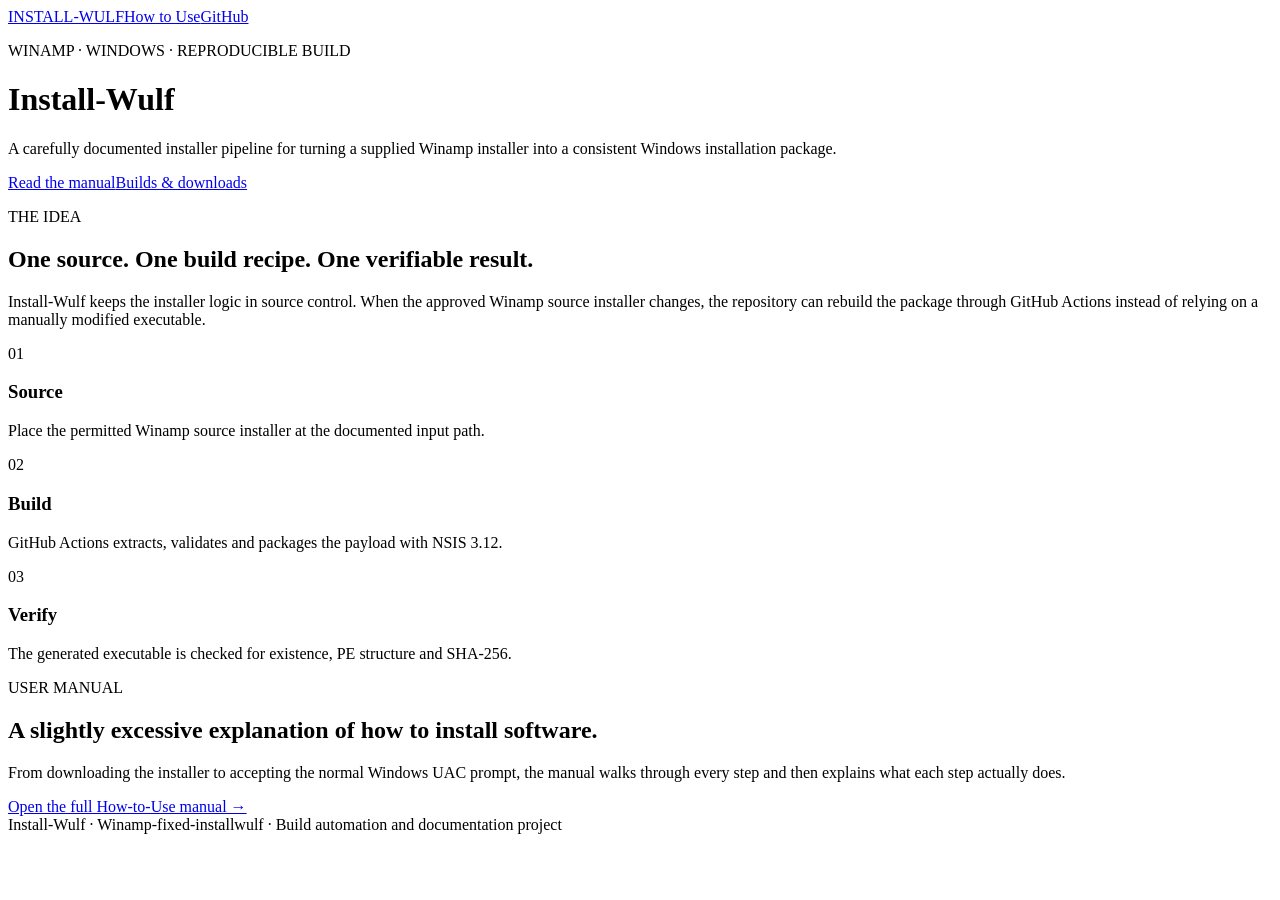
==== web/index.html @ 869a266b "site: add Install-Wulf landing page" ====
<!doctype html>
<html lang="en"><head><meta charset="utf-8"><meta name="viewport" content="width=device-width,initial-scale=1"><title>Winamp Install-Wulf</title><meta name="description" content="Winamp Install-Wulf: a reproducible Windows installer build and documentation project."><link rel="stylesheet" href="assets/css/site.css"></head>
<body><header class="hero"><nav><a class="brand" href="index.html">INSTALL-WULF</a><a href="how-to-use.html">How to Use</a><a href="https://github.com/n-e-o-w-u-l-f/Winamp-fixed-installwulf">GitHub</a></nav><div class="hero-inner"><p class="eyebrow">WINAMP · WINDOWS · REPRODUCIBLE BUILD</p><h1>Install-Wulf</h1><p class="lead">A carefully documented installer pipeline for turning a supplied Winamp installer into a consistent Windows installation package.</p><div class="actions"><a class="button" href="how-to-use.html">Read the manual</a><a class="button ghost" href="https://github.com/n-e-o-w-u-l-f/Winamp-fixed-installwulf/actions">Builds & downloads</a></div></div></header>
<main><section class="panel reveal"><p class="eyebrow">THE IDEA</p><h2>One source. One build recipe. One verifiable result.</h2><p>Install-Wulf keeps the installer logic in source control. When the approved Winamp source installer changes, the repository can rebuild the package through GitHub Actions instead of relying on a manually modified executable.</p></section><section class="grid"><article class="card reveal"><span>01</span><h3>Source</h3><p>Place the permitted Winamp source installer at the documented input path.</p></article><article class="card reveal"><span>02</span><h3>Build</h3><p>GitHub Actions extracts, validates and packages the payload with NSIS 3.12.</p></article><article class="card reveal"><span>03</span><h3>Verify</h3><p>The generated executable is checked for existence, PE structure and SHA-256.</p></article></section><section class="manual teaser reveal"><p class="eyebrow">USER MANUAL</p><h2>A slightly excessive explanation of how to install software.</h2><p>From downloading the installer to accepting the normal Windows UAC prompt, the manual walks through every step and then explains what each step actually does.</p><a class="text-link" href="how-to-use.html">Open the full How-to-Use manual →</a></section></main><footer>Install-Wulf · Winamp-fixed-installwulf · Build automation and documentation project</footer><script src="assets/js/site.js"></script></body></html>
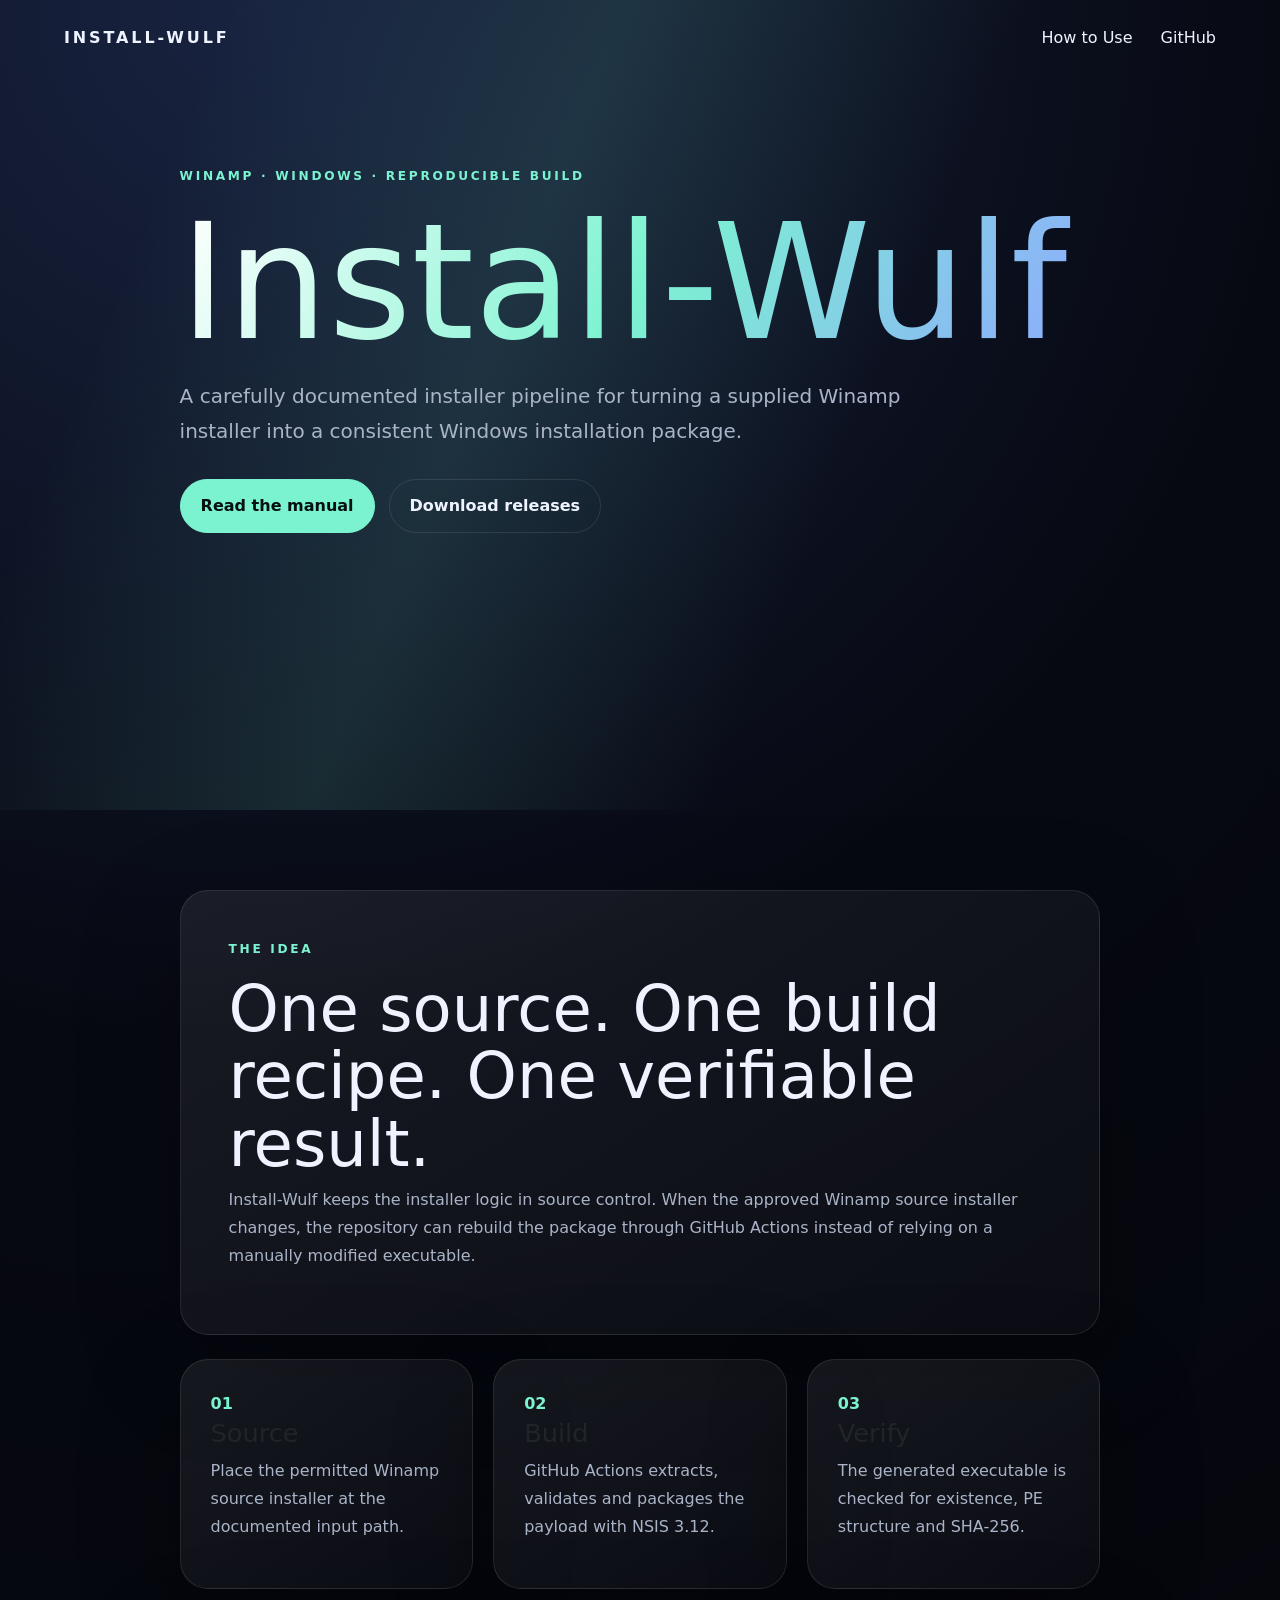
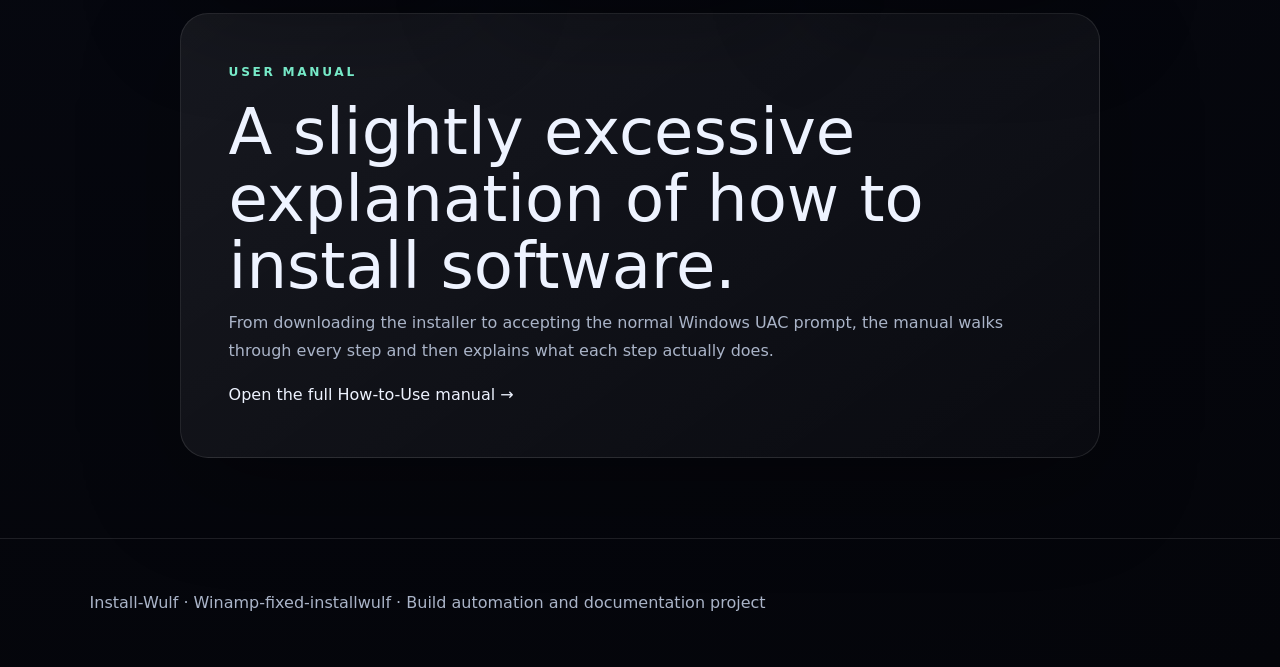
==== commit a3e60dcf: "site: add Bootstrap and jQuery runtime" ====
--- a/web/index.html
+++ b/web/index.html
@@ -1,4 +1,4 @@
 <!doctype html>
-<html lang="en"><head><meta charset="utf-8"><meta name="viewport" content="width=device-width,initial-scale=1"><title>Winamp Install-Wulf</title><meta name="description" content="Winamp Install-Wulf: a reproducible Windows installer build and documentation project."><link rel="stylesheet" href="assets/css/site.css"></head>
-<body><header class="hero"><nav><a class="brand" href="index.html">INSTALL-WULF</a><a href="how-to-use.html">How to Use</a><a href="https://github.com/n-e-o-w-u-l-f/Winamp-fixed-installwulf">GitHub</a></nav><div class="hero-inner"><p class="eyebrow">WINAMP · WINDOWS · REPRODUCIBLE BUILD</p><h1>Install-Wulf</h1><p class="lead">A carefully documented installer pipeline for turning a supplied Winamp installer into a consistent Windows installation package.</p><div class="actions"><a class="button" href="how-to-use.html">Read the manual</a><a class="button ghost" href="https://github.com/n-e-o-w-u-l-f/Winamp-fixed-installwulf/actions">Builds & downloads</a></div></div></header>
-<main><section class="panel reveal"><p class="eyebrow">THE IDEA</p><h2>One source. One build recipe. One verifiable result.</h2><p>Install-Wulf keeps the installer logic in source control. When the approved Winamp source installer changes, the repository can rebuild the package through GitHub Actions instead of relying on a manually modified executable.</p></section><section class="grid"><article class="card reveal"><span>01</span><h3>Source</h3><p>Place the permitted Winamp source installer at the documented input path.</p></article><article class="card reveal"><span>02</span><h3>Build</h3><p>GitHub Actions extracts, validates and packages the payload with NSIS 3.12.</p></article><article class="card reveal"><span>03</span><h3>Verify</h3><p>The generated executable is checked for existence, PE structure and SHA-256.</p></article></section><section class="manual teaser reveal"><p class="eyebrow">USER MANUAL</p><h2>A slightly excessive explanation of how to install software.</h2><p>From downloading the installer to accepting the normal Windows UAC prompt, the manual walks through every step and then explains what each step actually does.</p><a class="text-link" href="how-to-use.html">Open the full How-to-Use manual →</a></section></main><footer>Install-Wulf · Winamp-fixed-installwulf · Build automation and documentation project</footer><script src="assets/js/site.js"></script></body></html>+<html lang="en"><head><meta charset="utf-8"><meta name="viewport" content="width=device-width,initial-scale=1"><title>Winamp Install-Wulf</title><meta name="description" content="Winamp Install-Wulf: a reproducible Windows installer build and documentation project."><link rel="stylesheet" href="https://cdn.jsdelivr.net/npm/bootstrap@5.3.3/dist/css/bootstrap.min.css"><link rel="stylesheet" href="assets/css/site.css"></head>
+<body><header class="hero"><nav><a class="brand" href="index.html">INSTALL-WULF</a><a href="how-to-use.html">How to Use</a><a href="https://github.com/n-e-o-w-u-l-f/Winamp-fixed-installwulf">GitHub</a></nav><div class="hero-inner parallax"><p class="eyebrow">WINAMP · WINDOWS · REPRODUCIBLE BUILD</p><h1>Install-Wulf</h1><p class="lead">A carefully documented installer pipeline for turning a supplied Winamp installer into a consistent Windows installation package.</p><div class="actions"><a class="button" href="how-to-use.html">Read the manual</a><a class="button ghost" href="https://github.com/n-e-o-w-u-l-f/Winamp-fixed-installwulf/releases">Download releases</a></div></div></header>
+<main><section class="panel reveal"><p class="eyebrow">THE IDEA</p><h2>One source. One build recipe. One verifiable result.</h2><p>Install-Wulf keeps the installer logic in source control. When the approved Winamp source installer changes, the repository can rebuild the package through GitHub Actions instead of relying on a manually modified executable.</p></section><section class="grid"><article class="card reveal"><span>01</span><h3>Source</h3><p>Place the permitted Winamp source installer at the documented input path.</p></article><article class="card reveal"><span>02</span><h3>Build</h3><p>GitHub Actions extracts, validates and packages the payload with NSIS 3.12.</p></article><article class="card reveal"><span>03</span><h3>Verify</h3><p>The generated executable is checked for existence, PE structure and SHA-256.</p></article></section><section class="manual teaser reveal"><p class="eyebrow">USER MANUAL</p><h2>A slightly excessive explanation of how to install software.</h2><p>From downloading the installer to accepting the normal Windows UAC prompt, the manual walks through every step and then explains what each step actually does.</p><a class="text-link" href="how-to-use.html">Open the full How-to-Use manual →</a></section></main><footer>Install-Wulf · Winamp-fixed-installwulf · Build automation and documentation project</footer><script src="https://cdn.jsdelivr.net/npm/jquery@3.7.1/dist/jquery.min.js"></script><script src="assets/js/site.js"></script></body></html>
--- a/web/assets/css/site.css
+++ b/web/assets/css/site.css
@@ -0,0 +1,2 @@
+@import url('https://cdn.jsdelivr.net/npm/bootstrap@5.3.3/dist/css/bootstrap.min.css');
+:root{--bg:#070912;--panel:#0d1220;--text:#eef3ff;--muted:#aab4c8;--line:rgba(255,255,255,.1);--accent:#7cf3d0}*{box-sizing:border-box}html{scroll-behavior:smooth}body{margin:0;background:radial-gradient(circle at 20% 0%,#182340 0,#070912 42%,#04050a 100%);color:var(--text);font:16px/1.75 system-ui,-apple-system,BlinkMacSystemFont,"Segoe UI",sans-serif}nav{display:flex;gap:28px;align-items:center;justify-content:flex-end;padding:24px 5vw;position:relative;z-index:5}nav a,.text-link,footer a{color:var(--text);text-decoration:none}.brand{margin-right:auto;letter-spacing:.18em;font-weight:800}.hero,.subhero{min-height:90vh;position:relative;overflow:hidden}.hero:before,.subhero:before{content:"";position:absolute;inset:-20%;background:linear-gradient(120deg,transparent 25%,rgba(124,243,208,.12),transparent 60%);transform:rotate(-8deg);animation:sweep 10s infinite alternate}.hero-inner{max-width:1100px;margin:10vh auto;padding:0 7vw;position:relative}.eyebrow{letter-spacing:.22em;font-size:.76rem;color:var(--accent);font-weight:800}.hero h1{font-size:clamp(4rem,13vw,10rem);line-height:.9;margin:.15em 0;background:linear-gradient(120deg,#fff,#7cf3d0,#8ea7ff);-webkit-background-clip:text;color:transparent}.lead{max-width:760px;font-size:1.25rem;color:var(--muted)}.actions{display:flex;gap:14px;flex-wrap:wrap;margin-top:30px}.button{display:inline-block;padding:12px 20px;border:1px solid var(--accent);border-radius:999px;text-decoration:none;color:#06100e;background:var(--accent);font-weight:800}.button.ghost{background:transparent;color:var(--text);border-color:var(--line)}main{max-width:1100px;margin:auto;padding:80px 7vw}.panel,.manual,.card{background:linear-gradient(145deg,rgba(255,255,255,.07),rgba(255,255,255,.025));border:1px solid var(--line);border-radius:28px;box-shadow:0 30px 100px rgba(0,0,0,.3)}.panel,.manual{padding:48px}.panel h2,.manual h2{font-size:clamp(2rem,5vw,4rem);line-height:1.05}.grid{display:grid;grid-template-columns:repeat(3,1fr);gap:20px;margin:24px 0}.card{padding:30px;min-height:230px}.card span{color:var(--accent);font-weight:900}.card h3{font-size:1.6rem}.card p,p,li{color:var(--muted)}footer{padding:50px 7vw;border-top:1px solid var(--line);color:var(--muted)}.manual section{margin-bottom:56px}.manual section:not(.teaser){padding:28px;border-left:2px solid rgba(124,243,208,.3)}pre,code{background:#03050a;border:1px solid var(--line);border-radius:12px;color:#d8ffeF;padding:14px;overflow:auto}.callout{border:1px solid rgba(124,243,208,.35);border-radius:16px;padding:20px;background:rgba(124,243,208,.06)}.reveal{opacity:0;transform:translateY(45px);transition:opacity .9s ease,transform .9s ease}.reveal.visible{opacity:1;transform:none}@keyframes sweep{from{transform:translateX(-10%) rotate(-8deg)}to{transform:translateX(10%) rotate(-8deg)}}@media(max-width:760px){nav{gap:14px;font-size:.9rem}.grid{grid-template-columns:1fr}.hero{min-height:80vh}.panel,.manual{padding:28px}}
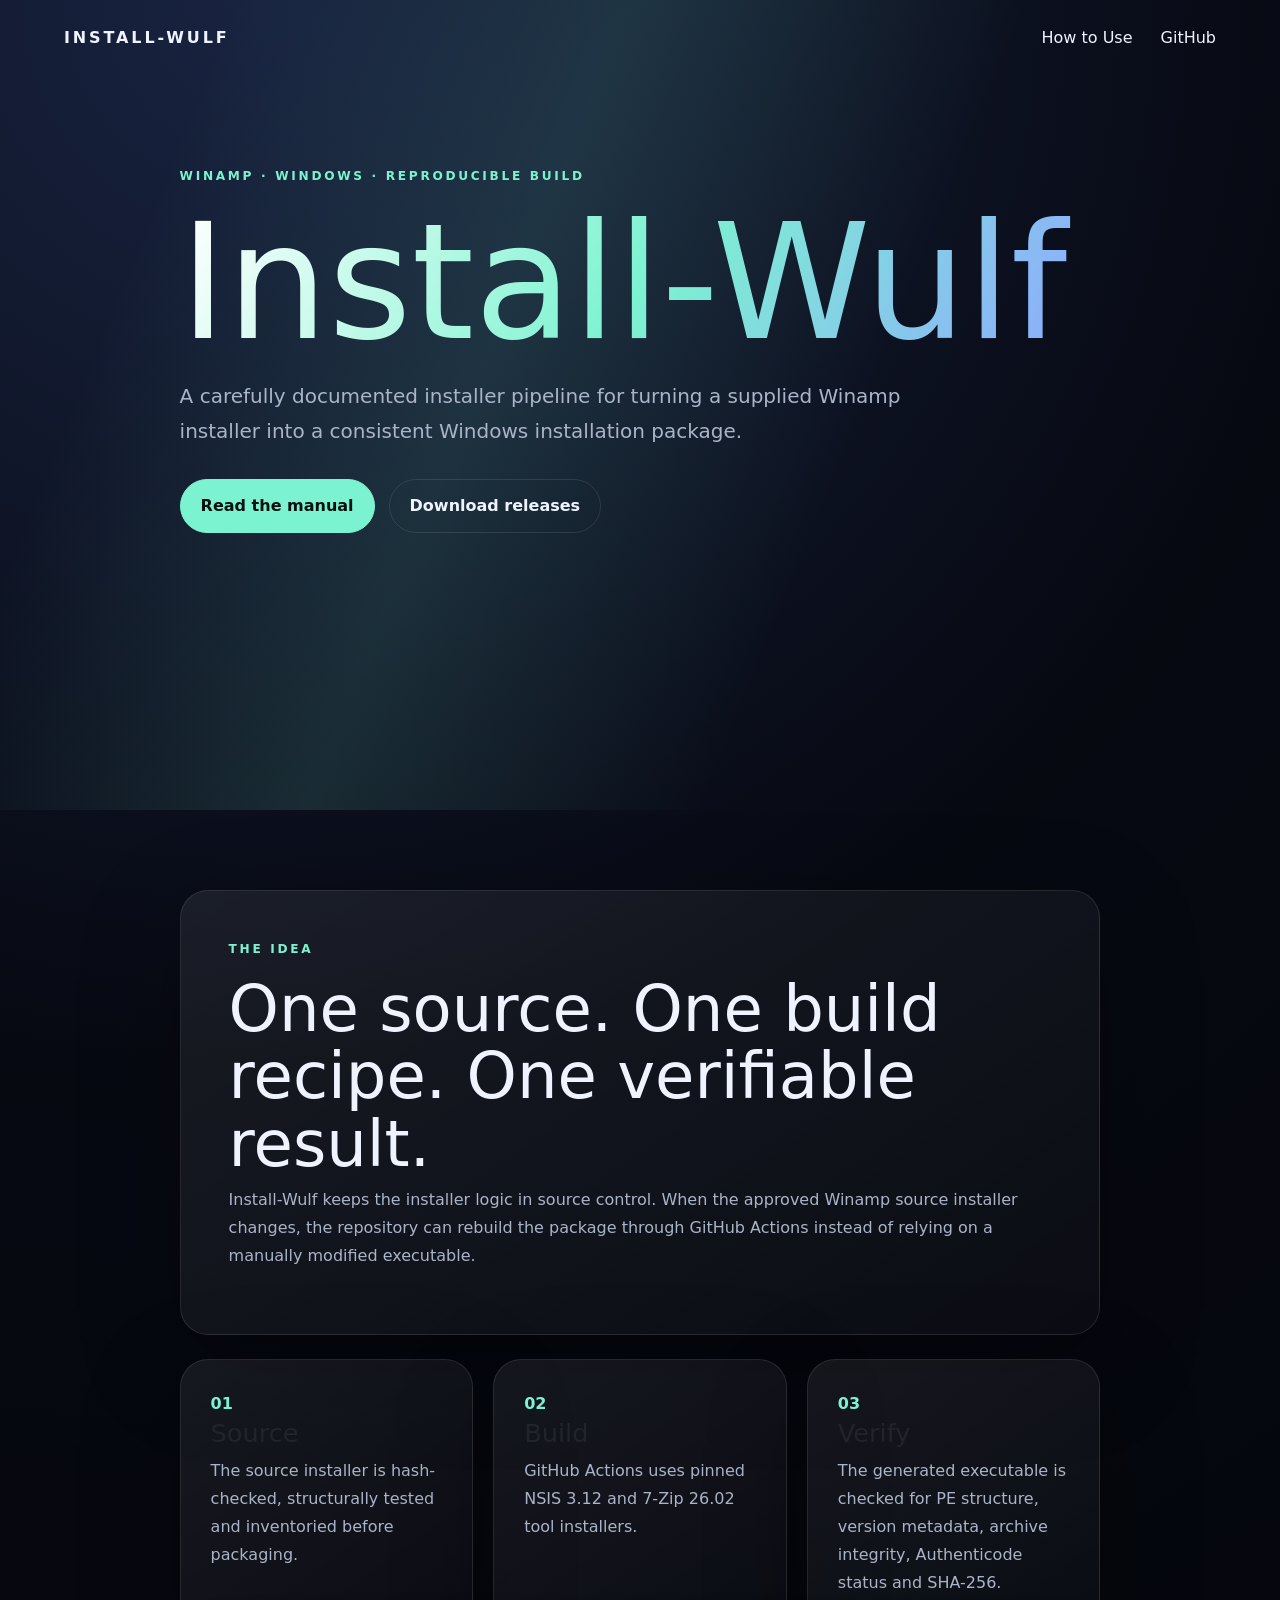
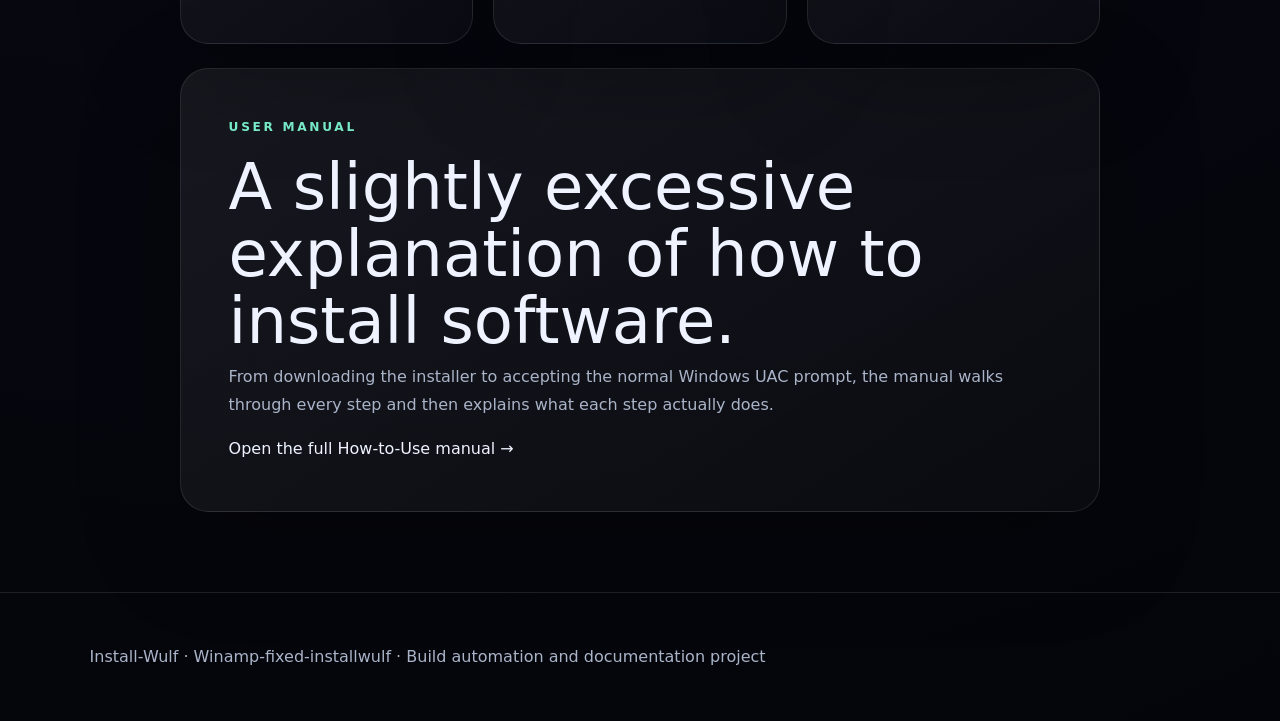
==== commit 8750d0af: "docs: make documentation page self-contained" ====
--- a/web/index.html
+++ b/web/index.html
@@ -1,4 +1,4 @@
 <!doctype html>
-<html lang="en"><head><meta charset="utf-8"><meta name="viewport" content="width=device-width,initial-scale=1"><title>Winamp Install-Wulf</title><meta name="description" content="Winamp Install-Wulf: a reproducible Windows installer build and documentation project."><link rel="stylesheet" href="https://cdn.jsdelivr.net/npm/bootstrap@5.3.3/dist/css/bootstrap.min.css"><link rel="stylesheet" href="assets/css/site.css"></head>
+<html lang="en"><head><meta charset="utf-8"><meta name="viewport" content="width=device-width,initial-scale=1"><title>Winamp Install-Wulf</title><meta name="description" content="Winamp Install-Wulf: a reproducible Windows installer build and documentation project."><link rel="stylesheet" href="assets/css/site.css"></head>
 <body><header class="hero"><nav><a class="brand" href="index.html">INSTALL-WULF</a><a href="how-to-use.html">How to Use</a><a href="https://github.com/n-e-o-w-u-l-f/Winamp-fixed-installwulf">GitHub</a></nav><div class="hero-inner parallax"><p class="eyebrow">WINAMP · WINDOWS · REPRODUCIBLE BUILD</p><h1>Install-Wulf</h1><p class="lead">A carefully documented installer pipeline for turning a supplied Winamp installer into a consistent Windows installation package.</p><div class="actions"><a class="button" href="how-to-use.html">Read the manual</a><a class="button ghost" href="https://github.com/n-e-o-w-u-l-f/Winamp-fixed-installwulf/releases">Download releases</a></div></div></header>
-<main><section class="panel reveal"><p class="eyebrow">THE IDEA</p><h2>One source. One build recipe. One verifiable result.</h2><p>Install-Wulf keeps the installer logic in source control. When the approved Winamp source installer changes, the repository can rebuild the package through GitHub Actions instead of relying on a manually modified executable.</p></section><section class="grid"><article class="card reveal"><span>01</span><h3>Source</h3><p>Place the permitted Winamp source installer at the documented input path.</p></article><article class="card reveal"><span>02</span><h3>Build</h3><p>GitHub Actions extracts, validates and packages the payload with NSIS 3.12.</p></article><article class="card reveal"><span>03</span><h3>Verify</h3><p>The generated executable is checked for existence, PE structure and SHA-256.</p></article></section><section class="manual teaser reveal"><p class="eyebrow">USER MANUAL</p><h2>A slightly excessive explanation of how to install software.</h2><p>From downloading the installer to accepting the normal Windows UAC prompt, the manual walks through every step and then explains what each step actually does.</p><a class="text-link" href="how-to-use.html">Open the full How-to-Use manual →</a></section></main><footer>Install-Wulf · Winamp-fixed-installwulf · Build automation and documentation project</footer><script src="https://cdn.jsdelivr.net/npm/jquery@3.7.1/dist/jquery.min.js"></script><script src="assets/js/site.js"></script></body></html>+<main><section class="panel reveal"><p class="eyebrow">THE IDEA</p><h2>One source. One build recipe. One verifiable result.</h2><p>Install-Wulf keeps the installer logic in source control. When the approved Winamp source installer changes, the repository can rebuild the package through GitHub Actions instead of relying on a manually modified executable.</p></section><section class="grid"><article class="card reveal"><span>01</span><h3>Source</h3><p>The source installer is hash-checked, structurally tested and inventoried before packaging.</p></article><article class="card reveal"><span>02</span><h3>Build</h3><p>GitHub Actions uses pinned NSIS 3.12 and 7-Zip 26.02 tool installers.</p></article><article class="card reveal"><span>03</span><h3>Verify</h3><p>The generated executable is checked for PE structure, version metadata, archive integrity, Authenticode status and SHA-256.</p></article></section><section class="manual teaser reveal"><p class="eyebrow">USER MANUAL</p><h2>A slightly excessive explanation of how to install software.</h2><p>From downloading the installer to accepting the normal Windows UAC prompt, the manual walks through every step and then explains what each step actually does.</p><a class="text-link" href="how-to-use.html">Open the full How-to-Use manual →</a></section></main><footer>Install-Wulf · Winamp-fixed-installwulf · Build automation and documentation project</footer><script src="assets/js/site.js"></script></body></html>
